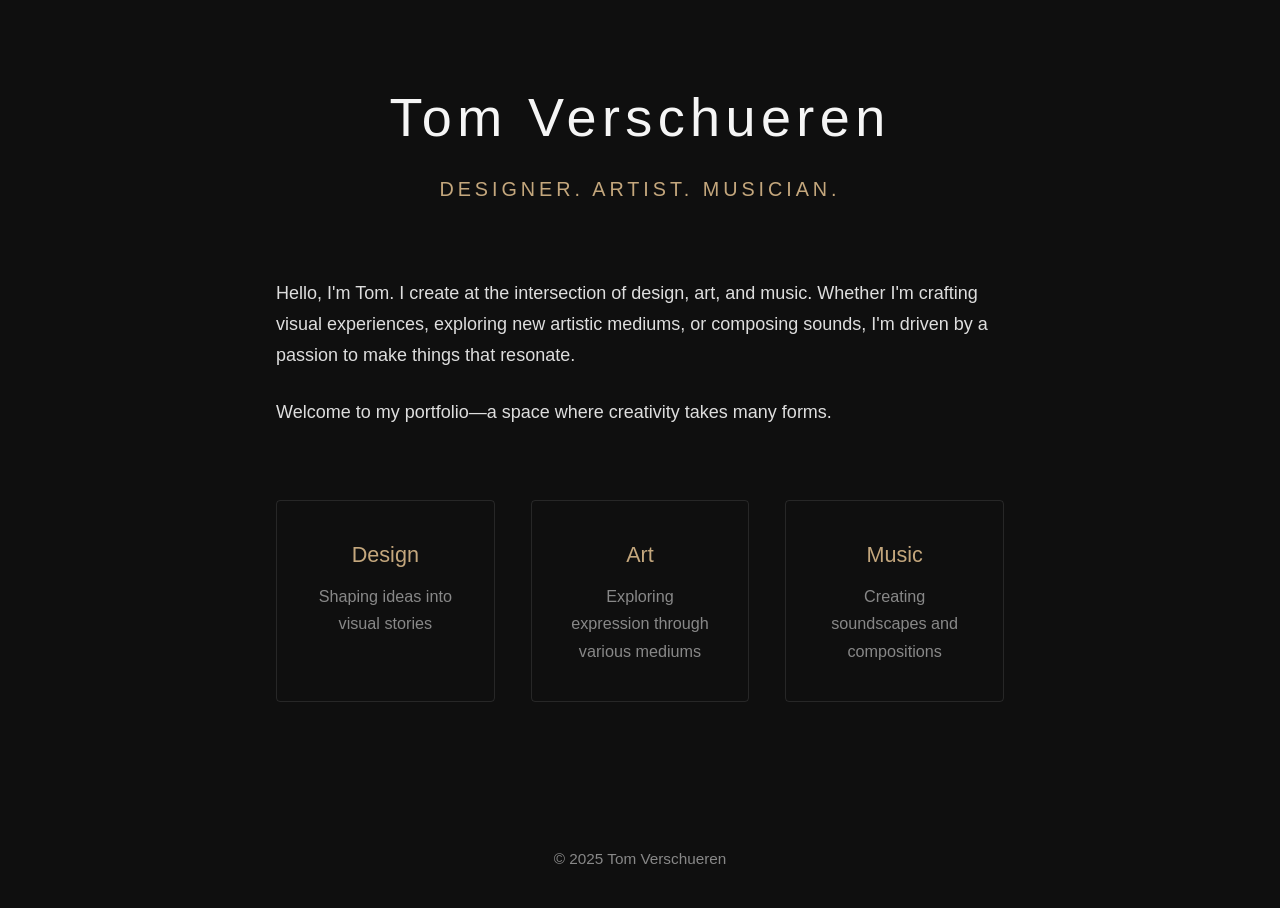
==== index.html @ 825e3115 "Tom Verschueren Portfolio Main Page Design (69528df4efaca9f30e26c34c)" ====
<!DOCTYPE html>
<html lang="en">
<head>
  <meta charset="UTF-8">
  <meta name="viewport" content="width=device-width, initial-scale=1.0">
  <meta name="description" content="Tom Verschueren - Designer, Artist & Musician">
  <title>Tom Verschueren | Portfolio</title>
  <link rel="stylesheet" href="styles.css">
</head>
<body>
  <main class="container">
    <header class="intro">
      <h1>Tom Verschueren</h1>
      <p class="tagline">Designer. Artist. Musician.</p>
    </header>

    <section class="about">
      <p>
        Hello, I'm Tom. I create at the intersection of design, art, and music.
        Whether I'm crafting visual experiences, exploring new artistic mediums,
        or composing sounds, I'm driven by a passion to make things that resonate.
      </p>
      <p>
        Welcome to my portfolio—a space where creativity takes many forms.
      </p>
    </section>

    <section class="interests">
      <div class="interest">
        <h2>Design</h2>
        <p>Shaping ideas into visual stories</p>
      </div>
      <div class="interest">
        <h2>Art</h2>
        <p>Exploring expression through various mediums</p>
      </div>
      <div class="interest">
        <h2>Music</h2>
        <p>Creating soundscapes and compositions</p>
      </div>
    </section>
  </main>

  <footer>
    <p>&copy; 2025 Tom Verschueren</p>
  </footer>
</body>
</html>
---- styles.css ----
* {
  margin: 0;
  padding: 0;
  box-sizing: border-box;
}

:root {
  --color-bg: #0f0f0f;
  --color-text: #f5f5f5;
  --color-accent: #c4a77d;
  --color-muted: #888;
  --font-main: 'Segoe UI', Tahoma, Geneva, Verdana, sans-serif;
}

html {
  font-size: 18px;
}

body {
  font-family: var(--font-main);
  background-color: var(--color-bg);
  color: var(--color-text);
  line-height: 1.7;
  min-height: 100vh;
  display: flex;
  flex-direction: column;
}

.container {
  max-width: 800px;
  margin: 0 auto;
  padding: 4rem 2rem;
  flex: 1;
}

.intro {
  text-align: center;
  margin-bottom: 4rem;
}

.intro h1 {
  font-size: 3rem;
  font-weight: 300;
  letter-spacing: 0.1em;
  margin-bottom: 0.5rem;
}

.tagline {
  font-size: 1.1rem;
  color: var(--color-accent);
  letter-spacing: 0.2em;
  text-transform: uppercase;
}

.about {
  margin-bottom: 4rem;
}

.about p {
  margin-bottom: 1.5rem;
  color: var(--color-text);
  opacity: 0.9;
}

.interests {
  display: grid;
  grid-template-columns: repeat(auto-fit, minmax(200px, 1fr));
  gap: 2rem;
  margin-bottom: 2rem;
}

.interest {
  padding: 2rem;
  border: 1px solid rgba(255, 255, 255, 0.1);
  border-radius: 4px;
  text-align: center;
  transition: border-color 0.3s ease;
}

.interest:hover {
  border-color: var(--color-accent);
}

.interest h2 {
  font-size: 1.2rem;
  font-weight: 400;
  margin-bottom: 0.5rem;
  color: var(--color-accent);
}

.interest p {
  font-size: 0.9rem;
  color: var(--color-muted);
}

footer {
  text-align: center;
  padding: 2rem;
  color: var(--color-muted);
  font-size: 0.85rem;
}

@media (max-width: 600px) {
  html {
    font-size: 16px;
  }

  .intro h1 {
    font-size: 2.2rem;
  }

  .container {
    padding: 2rem 1.5rem;
  }

  .interests {
    grid-template-columns: 1fr;
  }
}
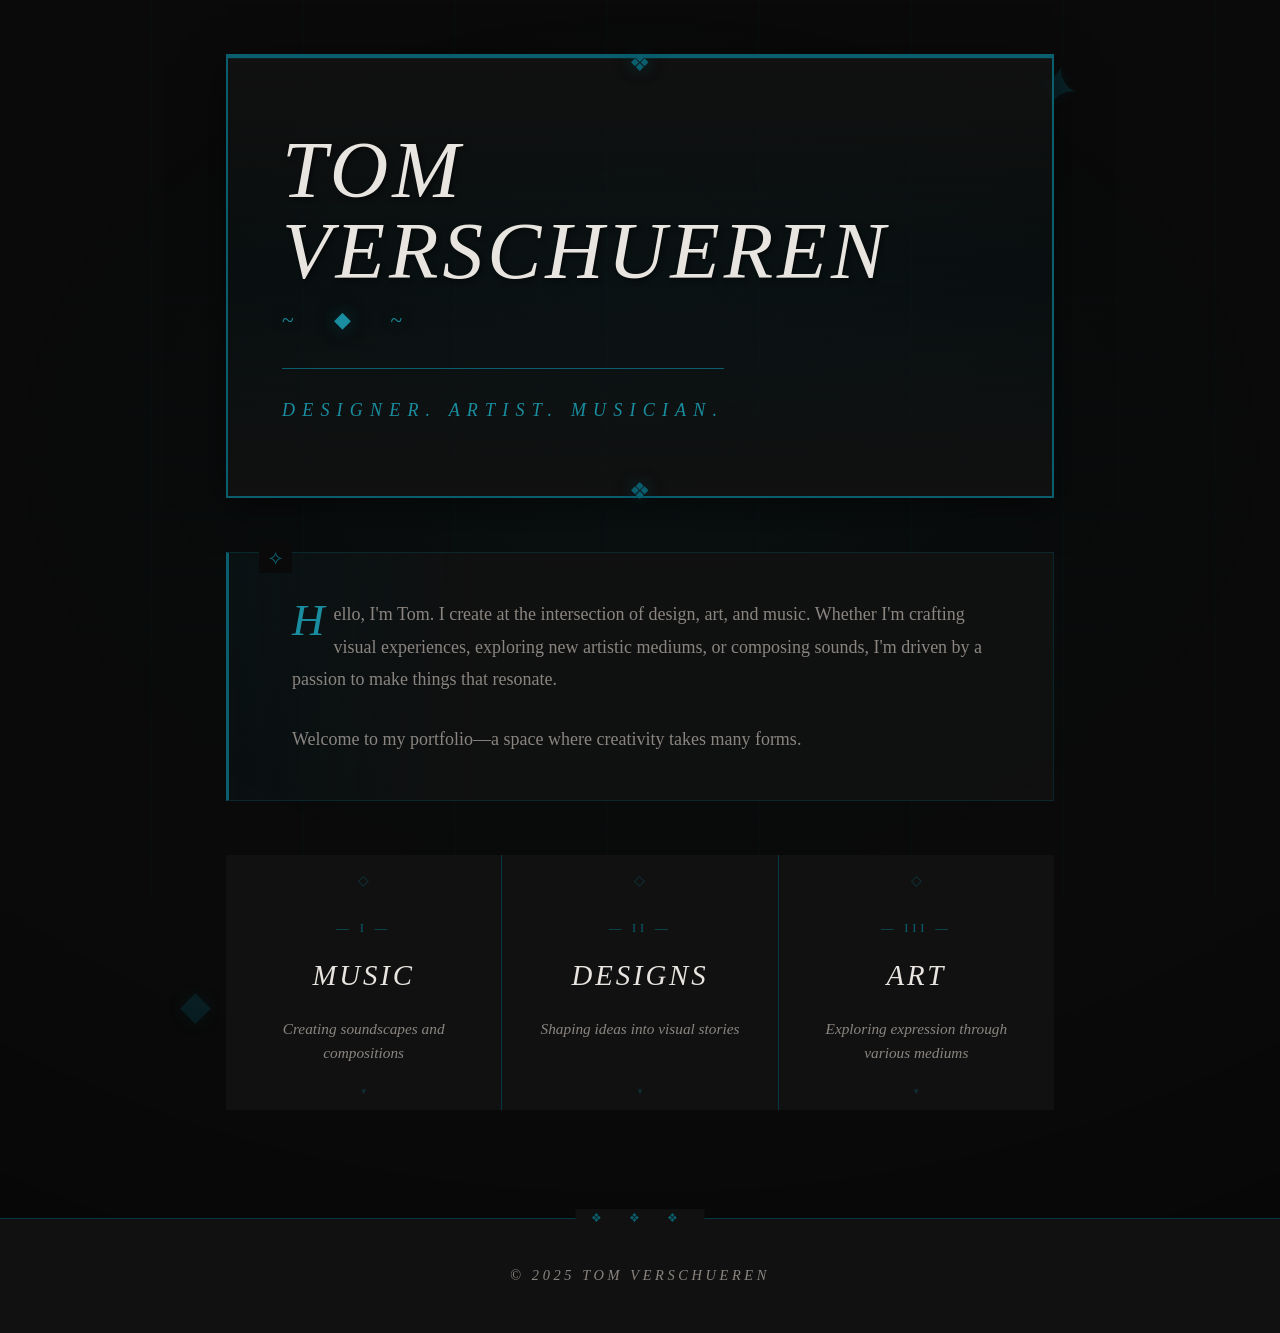
==== commit bef1e6bb: "Create the 3 pages with some image placeholder for the page for designs and art, create some space t" ====
--- a/index.html
+++ b/index.html
@@ -26,18 +26,18 @@
     </section>
 
     <section class="interests">
-      <div class="interest">
-        <h2>Design</h2>
+      <a href="music.html" class="interest">
+        <h2>Music</h2>
+        <p>Creating soundscapes and compositions</p>
+      </a>
+      <a href="designs.html" class="interest">
+        <h2>Designs</h2>
         <p>Shaping ideas into visual stories</p>
-      </div>
-      <div class="interest">
+      </a>
+      <a href="art.html" class="interest">
         <h2>Art</h2>
         <p>Exploring expression through various mediums</p>
-      </div>
-      <div class="interest">
-        <h2>Music</h2>
-        <p>Creating soundscapes and compositions</p>
-      </div>
+      </a>
     </section>
   </main>
 
--- a/styles.css
+++ b/styles.css
@@ -5,11 +5,19 @@
 }
 
 :root {
-  --color-bg: #0f0f0f;
-  --color-text: #f5f5f5;
-  --color-accent: #c4a77d;
-  --color-muted: #888;
-  --font-main: 'Segoe UI', Tahoma, Geneva, Verdana, sans-serif;
+  --color-bg: #0a0a0a;
+  --color-bg-surface: #111111;
+  --color-text: #e8e4df;
+  --color-text-muted: #8a8580;
+  --color-accent: #0a5e6e;
+  --color-accent-light: #1a8ea0;
+  --color-accent-dark: #043842;
+  --color-border: #0a5e6e;
+  --color-gold: #8b7355;
+  --font-main: 'Times New Roman', 'Georgia', serif;
+  --font-display: 'Times New Roman', 'Georgia', serif;
+  --tribal-glow: 0 0 15px rgba(10, 94, 110, 0.4), 0 0 30px rgba(10, 94, 110, 0.2);
+  --tribal-glow-intense: 0 0 10px rgba(10, 94, 110, 0.6), 0 0 25px rgba(10, 94, 110, 0.4), 0 0 50px rgba(10, 94, 110, 0.2);
 }
 
 html {
@@ -20,100 +28,723 @@
   font-family: var(--font-main);
   background-color: var(--color-bg);
   color: var(--color-text);
-  line-height: 1.7;
+  line-height: 1.6;
   min-height: 100vh;
   display: flex;
   flex-direction: column;
+  position: relative;
+  overflow-x: hidden;
+}
+
+/* Tribal/Gothic background pattern */
+body::before {
+  content: '';
+  position: fixed;
+  top: 0;
+  left: 0;
+  right: 0;
+  bottom: 0;
+  background:
+    /* Central tribal mandala pattern */
+    radial-gradient(
+      circle at 50% 30%,
+      transparent 0%,
+      transparent 100px,
+      rgba(10, 94, 110, 0.02) 100px,
+      rgba(10, 94, 110, 0.02) 102px,
+      transparent 102px,
+      transparent 150px,
+      rgba(10, 94, 110, 0.015) 150px,
+      rgba(10, 94, 110, 0.015) 152px,
+      transparent 152px,
+      transparent 200px,
+      rgba(10, 94, 110, 0.01) 200px,
+      rgba(10, 94, 110, 0.01) 202px,
+      transparent 202px
+    ),
+    /* Gothic arch pattern */
+    repeating-linear-gradient(
+      90deg,
+      transparent 0px,
+      transparent 150px,
+      rgba(10, 94, 110, 0.03) 150px,
+      rgba(10, 94, 110, 0.03) 152px
+    ),
+    /* Vertical tribal lines */
+    repeating-linear-gradient(
+      0deg,
+      transparent 0px,
+      transparent 50px,
+      rgba(10, 94, 110, 0.02) 50px,
+      rgba(10, 94, 110, 0.02) 52px,
+      transparent 52px,
+      transparent 54px,
+      rgba(10, 94, 110, 0.01) 54px,
+      rgba(10, 94, 110, 0.01) 55px
+    );
+  z-index: -2;
+  pointer-events: none;
+}
+
+/* Gothic vignette and ambient glow */
+body::after {
+  content: '';
+  position: fixed;
+  top: 50%;
+  left: 50%;
+  transform: translate(-50%, -50%);
+  width: 200%;
+  height: 200%;
+  background:
+    radial-gradient(
+      ellipse at center,
+      rgba(10, 94, 110, 0.08) 0%,
+      transparent 35%
+    ),
+    radial-gradient(
+      ellipse at center,
+      transparent 0%,
+      transparent 50%,
+      rgba(0, 0, 0, 0.6) 100%
+    );
+  z-index: -1;
+  pointer-events: none;
 }
 
 .container {
-  max-width: 800px;
+  max-width: 900px;
   margin: 0 auto;
-  padding: 4rem 2rem;
+  padding: 3rem 2rem;
   flex: 1;
-}
-
+  position: relative;
+}
+
+/* Tribal decorative elements */
+.container::before {
+  content: '✦';
+  position: absolute;
+  top: 40px;
+  right: 10px;
+  font-size: 60px;
+  color: var(--color-accent);
+  opacity: 0.3;
+  text-shadow: var(--tribal-glow);
+  transform: rotate(15deg);
+}
+
+.container::after {
+  content: '◆';
+  position: absolute;
+  bottom: 180px;
+  left: -10px;
+  font-size: 40px;
+  color: var(--color-accent);
+  opacity: 0.25;
+  text-shadow: var(--tribal-glow);
+}
+
+/* Gothic header */
 .intro {
-  text-align: center;
-  margin-bottom: 4rem;
+  border: 2px solid var(--color-accent);
+  border-top: 4px solid var(--color-accent);
+  padding: 4rem 3rem;
+  margin-bottom: 3rem;
+  background: linear-gradient(
+    180deg,
+    var(--color-bg-surface) 0%,
+    rgba(10, 94, 110, 0.05) 50%,
+    var(--color-bg-surface) 100%
+  );
+  position: relative;
+  box-shadow:
+    inset 0 1px 0 rgba(10, 94, 110, 0.2),
+    0 10px 40px rgba(0, 0, 0, 0.5);
+}
+
+/* Tribal corner ornaments */
+.intro::before,
+.intro::after {
+  content: '❖';
+  position: absolute;
+  font-size: 24px;
+  color: var(--color-accent);
+  text-shadow: var(--tribal-glow);
+}
+
+.intro::before {
+  top: -14px;
+  left: 50%;
+  transform: translateX(-50%);
+}
+
+.intro::after {
+  bottom: -14px;
+  left: 50%;
+  transform: translateX(-50%);
 }
 
 .intro h1 {
-  font-size: 3rem;
-  font-weight: 300;
-  letter-spacing: 0.1em;
-  margin-bottom: 0.5rem;
+  font-family: var(--font-display);
+  font-size: 4.5rem;
+  font-weight: 400;
+  font-style: italic;
+  letter-spacing: 0.05em;
+  text-transform: uppercase;
+  line-height: 1;
+  color: var(--color-text);
+  margin-bottom: 1.5rem;
+  text-shadow: 2px 2px 4px rgba(0, 0, 0, 0.5);
+  position: relative;
+}
+
+/* Tribal underline accent */
+.intro h1::after {
+  content: '~ ◆ ~';
+  display: block;
+  font-size: 1.2rem;
+  font-style: normal;
+  color: var(--color-accent-light);
+  margin-top: 1rem;
+  letter-spacing: 0.8em;
+  text-shadow: var(--tribal-glow);
 }
 
 .tagline {
-  font-size: 1.1rem;
-  color: var(--color-accent);
-  letter-spacing: 0.2em;
-  text-transform: uppercase;
-}
-
+  font-size: 1rem;
+  color: var(--color-accent-light);
+  text-transform: uppercase;
+  letter-spacing: 0.4em;
+  font-weight: normal;
+  font-style: italic;
+  border-top: 1px solid var(--color-accent);
+  padding-top: 1.5rem;
+  margin-top: 0.5rem;
+  display: inline-block;
+}
+
+/* About section */
 .about {
-  margin-bottom: 4rem;
+  border: 1px solid rgba(10, 94, 110, 0.3);
+  border-left: 3px solid var(--color-accent);
+  padding: 2.5rem;
+  margin-bottom: 3rem;
+  background: linear-gradient(
+    90deg,
+    rgba(10, 94, 110, 0.08) 0%,
+    rgba(17, 17, 17, 0.9) 30%
+  );
+  position: relative;
+}
+
+/* Gothic decorative flourish */
+.about::before {
+  content: '⟡';
+  position: absolute;
+  top: -12px;
+  left: 30px;
+  font-size: 20px;
+  color: var(--color-accent);
+  background: var(--color-bg);
+  padding: 0 10px;
 }
 
 .about p {
   margin-bottom: 1.5rem;
-  color: var(--color-text);
-  opacity: 0.9;
-}
-
+  font-size: 1rem;
+  color: var(--color-text-muted);
+  padding-left: 1rem;
+  line-height: 1.8;
+}
+
+.about p:first-child::first-letter {
+  font-size: 2.5rem;
+  font-weight: normal;
+  font-style: italic;
+  color: var(--color-accent-light);
+  float: left;
+  margin-right: 0.5rem;
+  line-height: 1;
+}
+
+.about p:last-child {
+  margin-bottom: 0;
+}
+
+/* Interest cards - gothic tribal grid */
 .interests {
   display: grid;
-  grid-template-columns: repeat(auto-fit, minmax(200px, 1fr));
+  grid-template-columns: repeat(3, 1fr);
+  gap: 1px;
+  margin-bottom: 3rem;
+  background: var(--color-accent-dark);
+}
+
+.interest {
+  border: none;
+  padding: 2.5rem 2rem;
+  text-align: center;
+  transition: all 0.3s ease;
+  background: var(--color-bg-surface);
+  position: relative;
+  overflow: hidden;
+}
+
+/* Tribal symbol decorations */
+.interest::before {
+  content: '◇';
+  position: absolute;
+  top: 15px;
+  left: 50%;
+  transform: translateX(-50%);
+  font-size: 14px;
+  color: var(--color-accent);
+  opacity: 0.5;
+  transition: all 0.3s ease;
+}
+
+.interest:hover::before {
+  opacity: 1;
+  color: var(--color-accent-light);
+  text-shadow: var(--tribal-glow);
+}
+
+.interest:hover {
+  background: rgba(10, 94, 110, 0.15);
+  cursor: pointer;
+}
+
+.interest h2 {
+  font-family: var(--font-display);
+  font-size: 1.6rem;
+  font-weight: normal;
+  font-style: italic;
+  text-transform: uppercase;
+  letter-spacing: 0.1em;
+  margin-bottom: 1rem;
+  margin-top: 1rem;
+  color: var(--color-text);
+  transition: all 0.3s ease;
+  position: relative;
+}
+
+.interest:hover h2 {
+  color: var(--color-accent-light);
+}
+
+.interest p {
+  font-size: 0.85rem;
+  color: var(--color-text-muted);
+  transition: color 0.3s ease;
+  font-style: italic;
+}
+
+.interest:hover p {
+  color: var(--color-text);
+}
+
+/* Tribal bottom accent on cards */
+.interest::after {
+  content: '▼';
+  position: absolute;
+  bottom: 12px;
+  left: 50%;
+  transform: translateX(-50%);
+  font-size: 8px;
+  color: var(--color-accent);
+  opacity: 0.4;
+  transition: all 0.3s ease;
+}
+
+.interest:hover::after {
+  opacity: 0.8;
+  color: var(--color-accent-light);
+}
+
+/* Roman numeral labels for gothic effect */
+.interest:nth-child(1) h2::before {
+  content: '— I —';
+  font-size: 0.7rem;
+  font-style: normal;
+  color: var(--color-accent);
+  display: block;
+  margin-bottom: 0.8rem;
+  letter-spacing: 0.3em;
+}
+
+.interest:nth-child(2) h2::before {
+  content: '— II —';
+  font-size: 0.7rem;
+  font-style: normal;
+  color: var(--color-accent);
+  display: block;
+  margin-bottom: 0.8rem;
+  letter-spacing: 0.3em;
+}
+
+.interest:nth-child(3) h2::before {
+  content: '— III —';
+  font-size: 0.7rem;
+  font-style: normal;
+  color: var(--color-accent);
+  display: block;
+  margin-bottom: 0.8rem;
+  letter-spacing: 0.3em;
+}
+
+/* Interest card links */
+a.interest {
+  text-decoration: none;
+  color: inherit;
+  display: block;
+}
+
+/* ===== Sub-page styles ===== */
+
+/* Navigation */
+.page-nav {
+  margin-bottom: 2rem;
+}
+
+.back-link {
+  color: var(--color-accent-light);
+  text-decoration: none;
+  font-size: 0.9rem;
+  font-style: italic;
+  letter-spacing: 0.1em;
+  text-transform: uppercase;
+  transition: color 0.3s ease;
+  border-bottom: 1px solid transparent;
+  padding-bottom: 2px;
+}
+
+.back-link:hover {
+  color: var(--color-text);
+  border-bottom-color: var(--color-accent);
+}
+
+/* Page header */
+.page-header {
+  border: 2px solid var(--color-accent);
+  border-top: 4px solid var(--color-accent);
+  padding: 3rem;
+  margin-bottom: 3rem;
+  background: linear-gradient(
+    180deg,
+    var(--color-bg-surface) 0%,
+    rgba(10, 94, 110, 0.05) 50%,
+    var(--color-bg-surface) 100%
+  );
+  text-align: center;
+  position: relative;
+  box-shadow:
+    inset 0 1px 0 rgba(10, 94, 110, 0.2),
+    0 10px 40px rgba(0, 0, 0, 0.5);
+}
+
+.page-header::before {
+  content: '❖';
+  position: absolute;
+  top: -14px;
+  left: 50%;
+  transform: translateX(-50%);
+  font-size: 24px;
+  color: var(--color-accent);
+  text-shadow: var(--tribal-glow);
+  background: var(--color-bg);
+  padding: 0 10px;
+}
+
+.page-header h1 {
+  font-family: var(--font-display);
+  font-size: 3.5rem;
+  font-weight: 400;
+  font-style: italic;
+  letter-spacing: 0.05em;
+  text-transform: uppercase;
+  color: var(--color-text);
+  text-shadow: 2px 2px 4px rgba(0, 0, 0, 0.5);
+  margin-bottom: 1rem;
+}
+
+.page-subtitle {
+  font-size: 0.9rem;
+  color: var(--color-accent-light);
+  text-transform: uppercase;
+  letter-spacing: 0.3em;
+  font-style: italic;
+}
+
+/* Gallery grid (Designs & Art pages) */
+.gallery {
+  display: grid;
+  grid-template-columns: repeat(2, 1fr);
   gap: 2rem;
-  margin-bottom: 2rem;
-}
-
-.interest {
+  margin-bottom: 3rem;
+}
+
+.gallery-item {
+  border: 1px solid rgba(10, 94, 110, 0.3);
+  background: var(--color-bg-surface);
+  transition: all 0.3s ease;
+  overflow: hidden;
+}
+
+.gallery-item:hover {
+  border-color: var(--color-accent);
+  box-shadow: 0 5px 25px rgba(0, 0, 0, 0.4);
+}
+
+/* Image placeholder */
+.image-placeholder {
+  width: 100%;
+  aspect-ratio: 4 / 3;
+  background: linear-gradient(
+    135deg,
+    rgba(10, 94, 110, 0.1) 0%,
+    rgba(10, 94, 110, 0.05) 50%,
+    rgba(10, 94, 110, 0.1) 100%
+  );
+  display: flex;
+  flex-direction: column;
+  align-items: center;
+  justify-content: center;
+  gap: 0.5rem;
+  border-bottom: 1px solid rgba(10, 94, 110, 0.2);
+}
+
+.placeholder-icon {
+  font-size: 2rem;
+  color: var(--color-accent);
+  opacity: 0.4;
+}
+
+.placeholder-text {
+  font-size: 0.75rem;
+  color: var(--color-text-muted);
+  text-transform: uppercase;
+  letter-spacing: 0.15em;
+  font-style: italic;
+}
+
+/* Gallery caption / text area */
+.gallery-caption {
+  padding: 1.5rem;
+}
+
+.gallery-caption h3 {
+  font-family: var(--font-display);
+  font-size: 1.1rem;
+  font-weight: normal;
+  font-style: italic;
+  text-transform: uppercase;
+  letter-spacing: 0.05em;
+  color: var(--color-text);
+  margin-bottom: 0.75rem;
+  position: relative;
+  padding-bottom: 0.75rem;
+}
+
+.gallery-caption h3::after {
+  content: '';
+  position: absolute;
+  bottom: 0;
+  left: 0;
+  width: 30px;
+  height: 1px;
+  background: var(--color-accent);
+}
+
+.gallery-caption p {
+  font-size: 0.85rem;
+  color: var(--color-text-muted);
+  line-height: 1.7;
+}
+
+/* Music page - Track list */
+.tracks {
+  display: flex;
+  flex-direction: column;
+  gap: 2rem;
+  margin-bottom: 3rem;
+}
+
+.track-item {
+  border: 1px solid rgba(10, 94, 110, 0.3);
+  border-left: 3px solid var(--color-accent);
   padding: 2rem;
-  border: 1px solid rgba(255, 255, 255, 0.1);
-  border-radius: 4px;
+  background: var(--color-bg-surface);
+  transition: all 0.3s ease;
+  position: relative;
+}
+
+.track-item:hover {
+  border-color: var(--color-accent);
+  box-shadow: 0 5px 25px rgba(0, 0, 0, 0.4);
+}
+
+.track-title {
+  font-family: var(--font-display);
+  font-size: 1.2rem;
+  font-weight: normal;
+  font-style: italic;
+  text-transform: uppercase;
+  letter-spacing: 0.05em;
+  color: var(--color-text);
+  margin-bottom: 0.5rem;
+}
+
+.track-description {
+  font-size: 0.85rem;
+  color: var(--color-text-muted);
+  line-height: 1.7;
+  margin-bottom: 1.5rem;
+  font-style: italic;
+}
+
+.track-embed {
+  width: 100%;
+}
+
+.track-embed iframe {
+  width: 100%;
+  border: none;
+  border-radius: 0;
+}
+
+.embed-placeholder {
+  width: 100%;
+  padding: 2.5rem 1.5rem;
+  background: linear-gradient(
+    135deg,
+    rgba(10, 94, 110, 0.1) 0%,
+    rgba(10, 94, 110, 0.05) 50%,
+    rgba(10, 94, 110, 0.1) 100%
+  );
+  border: 1px dashed rgba(10, 94, 110, 0.3);
+  display: flex;
+  flex-direction: column;
+  align-items: center;
+  justify-content: center;
+  gap: 0.75rem;
+}
+
+.embed-placeholder .placeholder-icon {
+  font-size: 1.8rem;
+}
+
+.embed-placeholder .placeholder-text {
   text-align: center;
-  transition: border-color 0.3s ease;
-}
-
-.interest:hover {
-  border-color: var(--color-accent);
-}
-
-.interest h2 {
-  font-size: 1.2rem;
-  font-weight: 400;
-  margin-bottom: 0.5rem;
-  color: var(--color-accent);
-}
-
-.interest p {
-  font-size: 0.9rem;
-  color: var(--color-muted);
-}
-
+  max-width: 300px;
+}
+
+/* Footer */
 footer {
+  border-top: 1px solid var(--color-accent-dark);
+  padding: 2.5rem;
+  background: var(--color-bg-surface);
+  color: var(--color-text-muted);
+  font-size: 0.8rem;
   text-align: center;
-  padding: 2rem;
-  color: var(--color-muted);
-  font-size: 0.85rem;
-}
-
-@media (max-width: 600px) {
+  position: relative;
+}
+
+footer::before {
+  content: '❖ ❖ ❖';
+  position: absolute;
+  top: -10px;
+  left: 50%;
+  transform: translateX(-50%);
+  font-size: 12px;
+  letter-spacing: 1em;
+  color: var(--color-accent);
+  background: var(--color-bg-surface);
+  padding: 0 15px;
+}
+
+footer p {
+  text-transform: uppercase;
+  letter-spacing: 0.25em;
+  font-style: italic;
+}
+
+/* Responsive */
+@media (max-width: 768px) {
   html {
     font-size: 16px;
   }
 
   .intro h1 {
-    font-size: 2.2rem;
+    font-size: 2.8rem;
+  }
+
+  .page-header h1 {
+    font-size: 2.5rem;
   }
 
   .container {
-    padding: 2rem 1.5rem;
+    padding: 2rem 1rem;
+  }
+
+  .container::before,
+  .container::after {
+    display: none;
   }
 
   .interests {
     grid-template-columns: 1fr;
-  }
-}
+    gap: 1px;
+  }
+
+  .gallery {
+    grid-template-columns: 1fr;
+    gap: 1.5rem;
+  }
+}
+
+@media (max-width: 480px) {
+  .intro h1 {
+    font-size: 2rem;
+  }
+
+  .page-header h1 {
+    font-size: 1.8rem;
+  }
+
+  .intro {
+    padding: 2.5rem 1.5rem;
+  }
+
+  .intro::before {
+    top: -12px;
+  }
+
+  .intro::after {
+    bottom: -12px;
+  }
+
+  .page-header {
+    padding: 2rem 1.5rem;
+  }
+
+  .track-item {
+    padding: 1.5rem;
+  }
+}
+
+/* Subtle ambient animation */
+@keyframes breathe {
+  0%, 100% {
+    box-shadow:
+      inset 0 1px 0 rgba(10, 94, 110, 0.2),
+      0 10px 40px rgba(0, 0, 0, 0.5);
+  }
+  50% {
+    box-shadow:
+      inset 0 1px 0 rgba(10, 94, 110, 0.35),
+      0 10px 50px rgba(0, 0, 0, 0.6);
+  }
+}
+
+.intro {
+  animation: breathe 6s ease-in-out infinite;
+}
